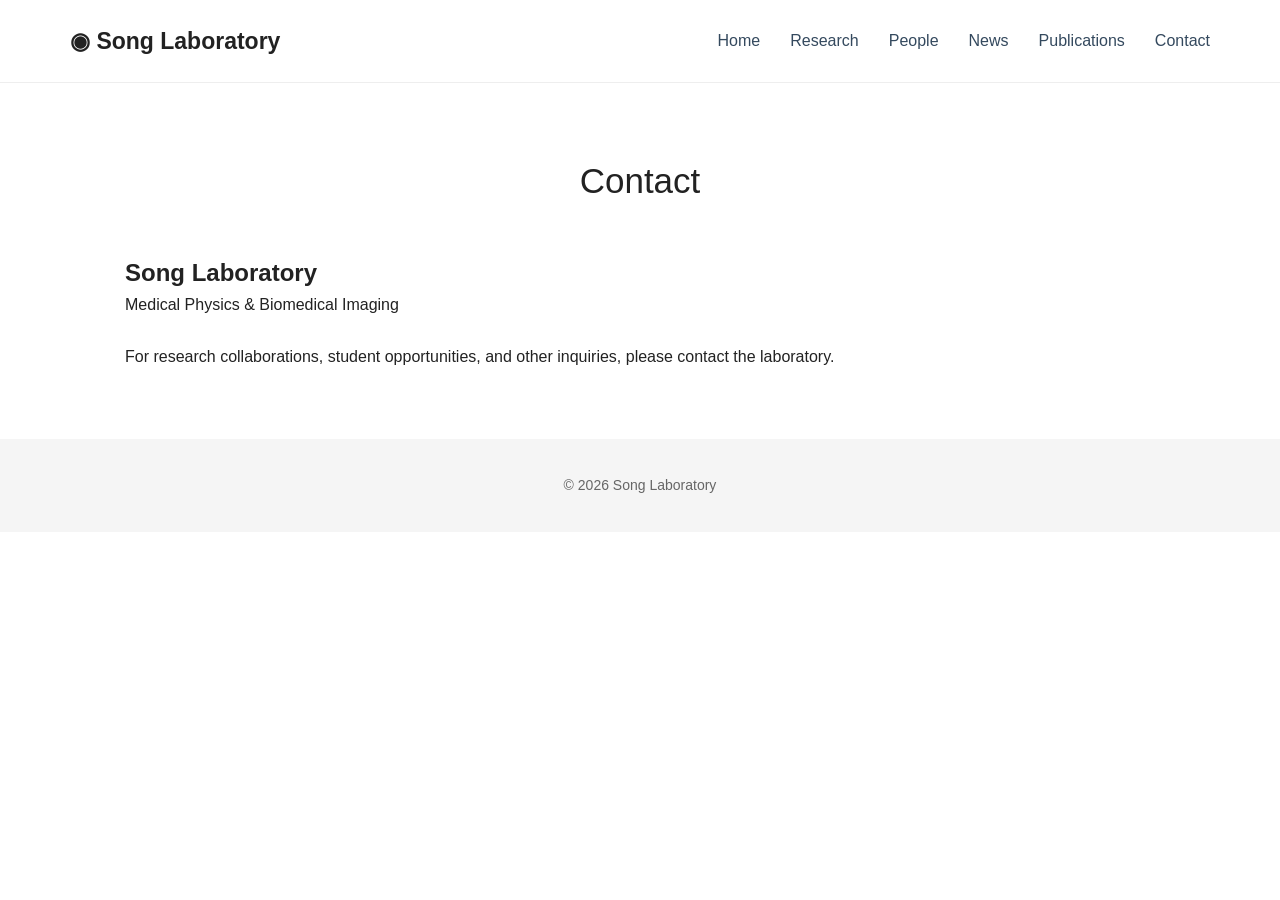
==== contact.html @ 52bf5450 "Create contact.html" ====
<!DOCTYPE html>
<html lang="en">

<head>
  <meta charset="UTF-8">
  <meta name="viewport" content="width=device-width, initial-scale=1.0">
  <title>Contact | Song Laboratory</title>
  <link rel="stylesheet" href="style.css">
</head>

<body>

<header>
  <nav class="navbar">

    <a class="lab-name" href="index.html">
      ◉ Song Laboratory
    </a>

    <ul class="nav-links">
      <li><a href="index.html">Home</a></li>
      <li><a href="research.html">Research</a></li>
      <li><a href="people.html">People</a></li>
      <li><a href="news.html">News</a></li>
      <li><a href="publications.html">Publications</a></li>
      <li><a href="contact.html">Contact</a></li>
    </ul>

  </nav>
</header>


<section class="section">

  <h1 class="section-title">Contact</h1>

  <h2>Song Laboratory</h2>

  <p>
    Medical Physics & Biomedical Imaging
  </p>

  <br>

  <p>
    For research collaborations, student opportunities,
    and other inquiries, please contact the laboratory.
  </p>

</section>


<footer>
  <p>© 2026 Song Laboratory</p>
</footer>

</body>
</html>
---- style.css ----
/* =========================
   Song Laboratory Website
   ========================= */

* {
  margin: 0;
  padding: 0;
  box-sizing: border-box;
}

html {
  scroll-behavior: smooth;
}

body {
  font-family: Arial, Helvetica, sans-serif;
  color: #222;
  background: #ffffff;
  line-height: 1.6;
}

/* Navigation */

header {
  background: #ffffff;
  width: 100%;
  border-bottom: 1px solid #eeeeee;
}

.navbar {
  max-width: 1200px;
  height: 82px;
  margin: auto;
  padding: 0 30px;

  display: flex;
  align-items: center;
  justify-content: space-between;
}

.lab-name {
  font-size: 23px;
  font-weight: 700;
  color: #222;
  text-decoration: none;
}

.nav-links {
  display: flex;
  list-style: none;
  gap: 30px;
}

.nav-links a {
  color: #34495e;
  text-decoration: none;
  font-size: 16px;
}

.nav-links a:hover {
  color: #000;
}

/* Hero */

.hero {
  position: relative;
  min-height: 520px;

  display: flex;
  align-items: center;

  background:
    linear-gradient(
      90deg,
      rgba(0,0,0,0.88) 0%,
      rgba(0,0,0,0.62) 40%,
      rgba(0,0,0,0.20) 100%
    ),
    url("hero.jpg");

  background-size: cover;
  background-position: center;
}

.hero-content {
  width: 1200px;
  max-width: 100%;
  margin: auto;
  padding: 80px 40px;
  color: white;
}

.hero-content h1 {
  font-size: 48px;
  font-weight: 500;
  margin-bottom: 15px;
}

.hero-content p {
  max-width: 680px;
  font-size: 21px;
  line-height: 1.7;
}

/* General Sections */

.section {
  max-width: 1100px;
  margin: auto;
  padding: 70px 35px;
}

.section-title {
  text-align: center;
  font-size: 35px;
  font-weight: 400;
  margin-bottom: 45px;
}

/* Publications */

.publication {
  margin-bottom: 28px;
}

.publication-title {
  font-weight: 600;
}

.publication a {
  color: #2869b1;
  text-decoration: none;
}

.publication a:hover {
  text-decoration: underline;
}

/* Research */

.research-grid {
  display: grid;
  grid-template-columns: repeat(3, 1fr);
  gap: 30px;
}

.research-card {
  border: 1px solid #e6e6e6;
  padding: 30px;
  border-radius: 5px;
}

.research-card h3 {
  margin-bottom: 12px;
}

/* Footer */

footer {
  background: #f5f5f5;
  text-align: center;
  padding: 35px;
  color: #666;
  font-size: 14px;
}

/* Mobile */

@media (max-width: 800px) {

  .navbar {
    height: auto;
    padding: 20px;
    flex-direction: column;
    gap: 15px;
  }

  .nav-links {
    flex-wrap: wrap;
    justify-content: center;
    gap: 15px;
  }

  .hero {
    min-height: 430px;
  }

  .hero-content h1 {
    font-size: 38px;
  }

  .hero-content p {
    font-size: 18px;
  }

  .research-grid {
    grid-template-columns: 1fr;
  }
}
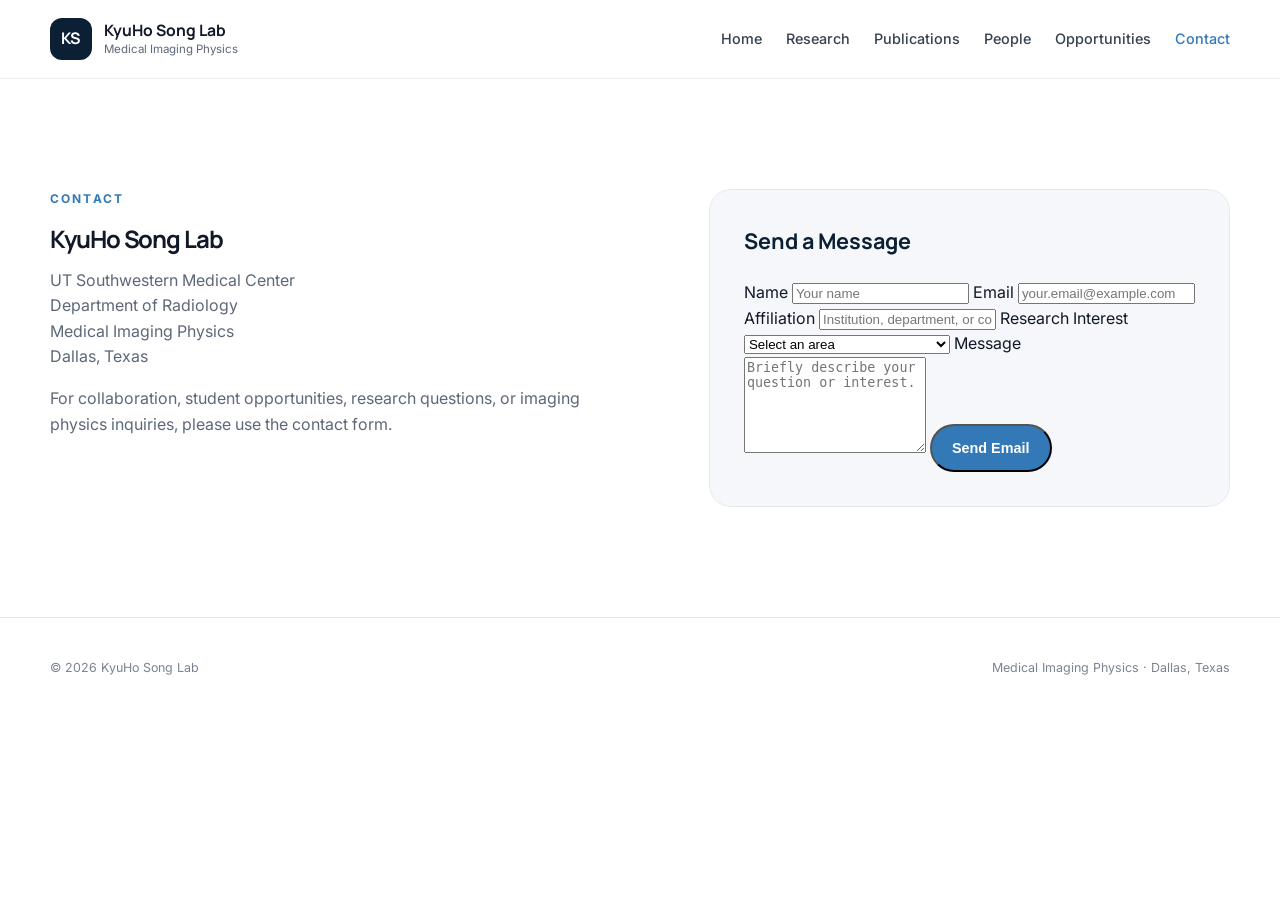
==== commit 8b53f30e: "Update contact.html" ====
--- a/contact.html
+++ b/contact.html
@@ -1,58 +1,106 @@
 <!DOCTYPE html>
 <html lang="en">
+<head>
+  <meta charset="UTF-8" />
+  <meta name="viewport" content="width=device-width, initial-scale=1.0" />
+  <meta name="description" content="Contact KyuHo Song Lab." />
+  <title>Contact | KyuHo Song Lab</title>
 
-<head>
-  <meta charset="UTF-8">
-  <meta name="viewport" content="width=device-width, initial-scale=1.0">
-  <title>Contact | Song Laboratory</title>
-  <link rel="stylesheet" href="style.css">
+  <link rel="preconnect" href="https://fonts.googleapis.com">
+  <link rel="preconnect" href="https://fonts.gstatic.com" crossorigin>
+  <link href="https://fonts.googleapis.com/css2?family=Inter:wght@400;500;600;700&family=Manrope:wght@500;600;700&display=swap" rel="stylesheet">
+  <link rel="stylesheet" href="styles.css" />
 </head>
 
 <body>
+  <header class="site-header">
+    <div class="container nav-wrap">
+      <a class="brand" href="index.html" aria-label="KyuHo Song Lab home">
+        <span class="brand-mark">KS</span>
+        <span class="brand-text">
+          <strong>KyuHo Song Lab</strong>
+          <span>Medical Imaging Physics</span>
+        </span>
+      </a>
 
-<header>
-  <nav class="navbar">
+      <button class="menu-toggle" aria-label="Open navigation" aria-expanded="false">
+        <span></span><span></span><span></span>
+      </button>
 
-    <a class="lab-name" href="index.html">
-      ◉ Song Laboratory
-    </a>
+      <nav class="site-nav" aria-label="Main navigation">
+        <a href="index.html">Home</a>
+        <a href="research.html">Research</a>
+        <a href="publications.html">Publications</a>
+        <a href="people.html">People</a>
+        <a href="index.html#opportunities">Opportunities</a>
+        <a href="contact.html" class="active">Contact</a>
+      </nav>
+    </div>
+  </header>
 
-    <ul class="nav-links">
-      <li><a href="index.html">Home</a></li>
-      <li><a href="research.html">Research</a></li>
-      <li><a href="people.html">People</a></li>
-      <li><a href="news.html">News</a></li>
-      <li><a href="publications.html">Publications</a></li>
-      <li><a href="contact.html">Contact</a></li>
-    </ul>
+  <main>
+    <section class="section" id="contact">
+      <div class="container contact-grid">
+        <div>
+          <p class="eyebrow dark">Contact</p>
+          <h2>KyuHo Song Lab</h2>
+          <p class="contact-copy">
+            UT Southwestern Medical Center<br />
+            Department of Radiology<br />
+            Medical Imaging Physics<br />
+            Dallas, Texas
+          </p>
 
-  </nav>
-</header>
+          <p class="contact-copy">
+            For collaboration, student opportunities, research questions, or imaging physics inquiries,
+            please use the contact form.
+          </p>
+        </div>
 
+        <div class="contact-card">
+          <h3>Send a Message</h3>
 
-<section class="section">
+          <form class="contact-form" action="mailto:kyuho.song@utsouthwestern.edu" method="post" enctype="text/plain">
+            <label for="name">Name</label>
+            <input id="name" name="Name" type="text" placeholder="Your name" required>
 
-  <h1 class="section-title">Contact</h1>
+            <label for="email">Email</label>
+            <input id="email" name="Email" type="email" placeholder="your.email@example.com" required>
 
-  <h2>Song Laboratory</h2>
+            <label for="affiliation">Affiliation</label>
+            <input id="affiliation" name="Affiliation" type="text" placeholder="Institution, department, or company">
 
-  <p>
-    Medical Physics & Biomedical Imaging
-  </p>
+            <label for="interest">Research Interest</label>
+            <select id="interest" name="Research Interest" required>
+              <option value="">Select an area</option>
+              <option value="Quantitative MRI">Quantitative MRI</option>
+              <option value="Multinuclear or metabolic MRI">Multinuclear or metabolic MRI</option>
+              <option value="RF coil design or MR hardware">RF coil design or MR hardware</option>
+              <option value="Computational imaging or AI">Computational imaging or AI</option>
+              <option value="Photon-counting CT">Photon-counting CT</option>
+              <option value="Ultrasound imaging">Ultrasound imaging</option>
+              <option value="Collaboration">Collaboration</option>
+              <option value="Student or trainee opportunity">Student or trainee opportunity</option>
+              <option value="Other">Other</option>
+            </select>
 
-  <br>
+            <label for="message">Message</label>
+            <textarea id="message" name="Message" rows="6" placeholder="Briefly describe your question or interest." required></textarea>
 
-  <p>
-    For research collaborations, student opportunities,
-    and other inquiries, please contact the laboratory.
-  </p>
+            <button class="btn btn-primary" type="submit">Send Email</button>
+          </form>
+        </div>
+      </div>
+    </section>
+  </main>
 
-</section>
+  <footer class="site-footer">
+    <div class="container footer-wrap">
+      <p>© <span id="year"></span> KyuHo Song Lab</p>
+      <p>Medical Imaging Physics · Dallas, Texas</p>
+    </div>
+  </footer>
 
-
-<footer>
-  <p>© 2026 Song Laboratory</p>
-</footer>
-
+  <script src="script.js"></script>
 </body>
 </html>
--- a/styles.css
+++ b/styles.css
@@ -0,0 +1,828 @@
+:root {
+  --bg: #ffffff;
+  --ink: #111827;
+  --muted: #5d6878;
+  --line: #e5e9ef;
+  --soft: #f5f7fa;
+  --navy: #0b1f35;
+  --navy-2: #123352;
+  --blue: #3379b7;
+  --hero-gray: #c9ced4;
+  --radius: 22px;
+  --shadow: 0 18px 50px rgba(10, 30, 50, 0.10);
+  --max: 1180px;
+}
+
+* {
+  box-sizing: border-box;
+}
+
+html {
+  scroll-behavior: smooth;
+}
+
+body {
+  margin: 0;
+  background: var(--bg);
+  color: var(--ink);
+  font-family: "Inter", Arial, sans-serif;
+  line-height: 1.6;
+  -webkit-font-smoothing: antialiased;
+}
+
+a {
+  color: inherit;
+  text-decoration: none;
+}
+
+img,
+svg {
+  display: block;
+  max-width: 100%;
+}
+
+.container {
+  width: min(calc(100% - 40px), var(--max));
+  margin: 0 auto;
+}
+
+/* Header */
+.site-header {
+  position: sticky;
+  top: 0;
+  z-index: 100;
+  background: rgba(255, 255, 255, 0.92);
+  backdrop-filter: blur(16px);
+  border-bottom: 1px solid rgba(229, 233, 239, 0.86);
+}
+
+.nav-wrap {
+  min-height: 78px;
+  display: flex;
+  align-items: center;
+  justify-content: space-between;
+  gap: 32px;
+}
+
+.brand {
+  display: flex;
+  align-items: center;
+  gap: 12px;
+}
+
+.brand-mark {
+  width: 42px;
+  height: 42px;
+  display: grid;
+  place-items: center;
+  border-radius: 12px;
+  color: white;
+  background: var(--navy);
+  font-family: "Manrope", sans-serif;
+  font-weight: 700;
+  letter-spacing: -0.04em;
+}
+
+.brand-text {
+  display: grid;
+  line-height: 1.15;
+}
+
+.brand-text strong {
+  font-family: "Manrope", sans-serif;
+  font-size: 0.98rem;
+}
+
+.brand-text span {
+  margin-top: 4px;
+  color: var(--muted);
+  font-size: 0.72rem;
+}
+
+.site-nav {
+  display: flex;
+  align-items: center;
+  gap: 24px;
+  font-size: 0.9rem;
+  font-weight: 500;
+}
+
+.site-nav a {
+  position: relative;
+  color: #364152;
+  transition: color 0.2s ease;
+}
+
+.site-nav a:hover,
+.site-nav a.active {
+  color: var(--blue);
+}
+
+
+.menu-toggle {
+  display: none;
+  padding: 6px;
+  background: transparent;
+  border: 0;
+  cursor: pointer;
+}
+
+.menu-toggle span {
+  display: block;
+  width: 24px;
+  height: 2px;
+  margin: 5px 0;
+  background: var(--ink);
+}
+
+/* Hero */
+.hero {
+  overflow: hidden;
+  color: white;
+  background:
+    radial-gradient(circle at 70% 20%, rgba(255, 255, 255, .08), transparent 30%),
+    linear-gradient(105deg, #0a0d10 0%, #272c31 40%, #7b8289 74%, #c9ced4 100%);
+}
+
+.hero-grid {
+  min-height: 650px;
+  display: grid;
+  grid-template-columns: 1.06fr 0.94fr;
+  align-items: center;
+  gap: 52px;
+  padding-top: 64px;
+  padding-bottom: 64px;
+}
+
+.hero-copy {
+  position: relative;
+  z-index: 2;
+  max-width: 720px;
+}
+
+.eyebrow {
+  margin: 0 0 18px;
+  color: rgba(255, 255, 255, .70);
+  font-size: 0.75rem;
+  font-weight: 700;
+  letter-spacing: .18em;
+  text-transform: uppercase;
+}
+
+.eyebrow.dark {
+  color: var(--blue);
+}
+
+.hero h1,
+.section h2,
+.feature-section h2,
+.opportunities h2 {
+  margin: 0;
+  font-family: "Manrope", sans-serif;
+  letter-spacing: -0.045em;
+  line-height: 1.06;
+}
+
+.hero h1 {
+  max-width: 720px;
+  font-size: clamp(3.15rem, 6vw, 5.4rem);
+  font-weight: 600;
+}
+
+.hero-lead {
+  max-width: 720px;
+  margin: 28px 0 0;
+  color: rgba(255, 255, 255, .93);
+  font-size: clamp(1.05rem, 1.8vw, 1.35rem);
+  line-height: 1.75;
+}
+
+.hero-lead strong {
+  color: white;
+  font-weight: 600;
+}
+
+.hero-sub {
+  max-width: 660px;
+  margin: 18px 0 0;
+  color: rgba(255, 255, 255, .70);
+  font-size: 1rem;
+}
+
+.hero-actions {
+  display: flex;
+  flex-wrap: wrap;
+  gap: 12px;
+  margin-top: 34px;
+}
+
+.btn {
+  min-height: 48px;
+  display: inline-flex;
+  align-items: center;
+  justify-content: center;
+  padding: 0 20px;
+  border-radius: 999px;
+  font-size: 0.9rem;
+  font-weight: 600;
+  transition: transform .2s ease, background .2s ease, border-color .2s ease;
+}
+
+.btn:hover {
+  transform: translateY(-2px);
+}
+
+.btn-primary {
+  color: white;
+  background: var(--blue);
+}
+
+.btn-primary:hover {
+  background: #286aa6;
+}
+
+.btn-secondary {
+  color: white;
+  border: 1px solid rgba(255, 255, 255, .38);
+  background: rgba(255, 255, 255, .07);
+}
+
+.btn-secondary:hover {
+  background: rgba(255, 255, 255, .13);
+}
+
+.btn-light {
+  color: var(--navy);
+  background: white;
+}
+
+.hero-art {
+  position: relative;
+  min-height: 520px;
+}
+
+.coil-svg {
+  position: absolute;
+  inset: 50% auto auto 50%;
+  width: min(540px, 105%);
+  transform: translate(-50%, -50%);
+  filter: drop-shadow(0 26px 45px rgba(0, 0, 0, .25));
+}
+
+.field {
+  position: absolute;
+  border-radius: 50%;
+  filter: blur(2px);
+  border: 1px solid rgba(255, 255, 255, .18);
+}
+
+.field-a {
+  width: 440px;
+  height: 440px;
+  top: 40px;
+  right: -40px;
+}
+
+.field-b {
+  width: 300px;
+  height: 300px;
+  top: 110px;
+  left: 70px;
+}
+
+.field-c {
+  width: 190px;
+  height: 190px;
+  bottom: 42px;
+  right: 20px;
+}
+
+.hero-card {
+  position: absolute;
+  right: 10px;
+  bottom: 28px;
+  width: min(320px, 86%);
+  padding: 18px 20px;
+  border: 1px solid rgba(255, 255, 255, .18);
+  border-radius: 18px;
+  background: rgba(12, 27, 42, .52);
+  backdrop-filter: blur(14px);
+  box-shadow: var(--shadow);
+}
+
+.hero-card span,
+.hero-card strong {
+  display: block;
+}
+
+.hero-card-label {
+  margin-bottom: 4px;
+  color: rgba(255, 255, 255, .56);
+  font-size: .72rem;
+  text-transform: uppercase;
+  letter-spacing: .12em;
+}
+
+.hero-card strong {
+  font-family: "Manrope", sans-serif;
+  font-size: 1rem;
+}
+
+.hero-card span:last-child {
+  margin-top: 5px;
+  color: rgba(255, 255, 255, .72);
+  font-size: .8rem;
+}
+
+/* Intro */
+.intro-strip {
+  border-bottom: 1px solid var(--line);
+  background: white;
+}
+
+.intro-grid {
+  display: grid;
+  grid-template-columns: repeat(4, 1fr);
+}
+
+.intro-grid > div {
+  padding: 25px 24px;
+  border-right: 1px solid var(--line);
+}
+
+.intro-grid > div:first-child {
+  padding-left: 0;
+}
+
+.intro-grid > div:last-child {
+  border-right: 0;
+}
+
+.stat {
+  font-family: "Manrope", sans-serif;
+  font-size: 1.15rem;
+  font-weight: 700;
+  color: var(--navy);
+}
+
+.intro-grid p {
+  margin: 4px 0 0;
+  color: var(--muted);
+  font-size: .82rem;
+}
+
+/* Generic sections */
+.section {
+  padding: 110px 0;
+}
+
+.section-muted {
+  background: var(--soft);
+}
+
+.section-heading {
+  max-width: 760px;
+  margin-bottom: 50px;
+}
+
+.section-heading h2,
+.feature-section h2,
+.opportunities h2 {
+  font-size: clamp(2.2rem, 4vw, 3.4rem);
+  color: var(--navy);
+}
+
+.section-heading > p:last-child {
+  margin: 18px 0 0;
+  color: var(--muted);
+  font-size: 1.03rem;
+}
+
+.row-heading {
+  max-width: none;
+  display: flex;
+  align-items: end;
+  justify-content: space-between;
+  gap: 30px;
+}
+
+.text-link {
+  color: var(--blue);
+  font-size: .9rem;
+  font-weight: 600;
+}
+
+/* Research */
+.research-grid {
+  display: grid;
+  grid-template-columns: repeat(2, 1fr);
+  gap: 18px;
+}
+
+.research-card {
+  min-height: 270px;
+  padding: 32px;
+  border: 1px solid var(--line);
+  border-radius: var(--radius);
+  background: white;
+  transition: transform .2s ease, box-shadow .2s ease, border-color .2s ease;
+}
+
+.research-card:hover {
+  transform: translateY(-4px);
+  border-color: #cbd5df;
+  box-shadow: var(--shadow);
+}
+
+.card-number {
+  display: inline-block;
+  margin-bottom: 55px;
+  color: var(--blue);
+  font-size: .76rem;
+  font-weight: 700;
+}
+
+.research-card h3 {
+  margin: 0;
+  font-family: "Manrope", sans-serif;
+  color: var(--navy);
+  font-size: 1.35rem;
+  letter-spacing: -.025em;
+}
+
+.research-card p {
+  margin: 12px 0 0;
+  color: var(--muted);
+  font-size: .93rem;
+}
+
+/* Feature */
+.feature-section {
+  padding: 115px 0;
+  color: white;
+  background: var(--navy);
+}
+
+.feature-grid {
+  display: grid;
+  grid-template-columns: .9fr 1.1fr;
+  align-items: center;
+  gap: 80px;
+}
+
+.feature-copy h2 {
+  color: white;
+}
+
+.feature-copy > p:not(.eyebrow) {
+  color: rgba(255, 255, 255, .72);
+  font-size: 1rem;
+}
+
+.feature-visual {
+  position: relative;
+  min-height: 430px;
+  border-radius: 30px;
+  background:
+    radial-gradient(circle at center, rgba(255, 255, 255, .12), transparent 24%),
+    linear-gradient(135deg, rgba(255, 255, 255, .08), rgba(255, 255, 255, .02));
+  overflow: hidden;
+  border: 1px solid rgba(255, 255, 255, .10);
+}
+
+.scan,
+.scan-center {
+  position: absolute;
+  left: 50%;
+  top: 50%;
+  border-radius: 50%;
+  transform: translate(-50%, -50%);
+  border: 1px solid rgba(255, 255, 255, .22);
+}
+
+.scan-1 { width: 340px; height: 340px; }
+.scan-2 { width: 245px; height: 245px; }
+.scan-3 { width: 150px; height: 150px; }
+
+.scan-center {
+  width: 62px;
+  height: 62px;
+  border: 0;
+  background: rgba(255, 255, 255, .88);
+  box-shadow: 0 0 90px rgba(255, 255, 255, .42);
+}
+
+/* Publications */
+.publication-list {
+  border-top: 1px solid #d8dee6;
+}
+
+.publication-item {
+  display: grid;
+  grid-template-columns: 110px 1fr;
+  gap: 28px;
+  padding: 30px 0;
+  border-bottom: 1px solid #d8dee6;
+}
+
+.pub-year {
+  color: var(--blue);
+  font-size: .78rem;
+  font-weight: 700;
+  text-transform: uppercase;
+  letter-spacing: .08em;
+}
+
+.publication-item h3 {
+  margin: 0;
+  font-family: "Manrope", sans-serif;
+  color: var(--navy);
+  font-size: 1.18rem;
+}
+
+.publication-item p {
+  margin: 8px 0 0;
+  color: var(--muted);
+  font-size: .92rem;
+}
+
+.edit-note {
+  margin-top: 22px;
+  color: #8993a0;
+  font-size: .8rem;
+}
+
+/* People */
+.people-grid {
+  display: grid;
+  grid-template-columns: 1.5fr .8fr;
+  gap: 18px;
+}
+
+.person-card {
+  border: 1px solid var(--line);
+  border-radius: var(--radius);
+  background: white;
+}
+
+.person-card-lead {
+  display: grid;
+  grid-template-columns: 140px 1fr;
+  gap: 28px;
+  padding: 32px;
+}
+
+.person-avatar {
+  width: 140px;
+  height: 140px;
+  display: grid;
+  place-items: center;
+  border-radius: 22px;
+  color: white;
+  background: linear-gradient(135deg, var(--navy), #355d7e);
+  font-family: "Manrope", sans-serif;
+  font-size: 2rem;
+  font-weight: 700;
+}
+
+.person-role {
+  color: var(--blue);
+  font-size: .76rem;
+  font-weight: 700;
+  text-transform: uppercase;
+  letter-spacing: .08em;
+}
+
+.person-card h3 {
+  margin: 7px 0 0;
+  font-family: "Manrope", sans-serif;
+  color: var(--navy);
+  font-size: 1.4rem;
+}
+
+.person-card p {
+  color: var(--muted);
+  font-size: .92rem;
+}
+
+.placeholder-card {
+  min-height: 260px;
+  display: flex;
+  flex-direction: column;
+  justify-content: center;
+  padding: 32px;
+  background: var(--soft);
+}
+
+.plus {
+  width: 44px;
+  height: 44px;
+  display: grid;
+  place-items: center;
+  border-radius: 50%;
+  color: white;
+  background: var(--blue);
+  font-size: 1.5rem;
+}
+
+/* Opportunities */
+.opportunities {
+  padding: 85px 0;
+  color: white;
+  background: linear-gradient(120deg, var(--blue), #1d5e98);
+}
+
+.opportunities-inner {
+  display: grid;
+  grid-template-columns: 1.1fr .9fr;
+  align-items: center;
+  gap: 70px;
+}
+
+.opportunities h2 {
+  color: white;
+  font-size: clamp(2.2rem, 4vw, 3.2rem);
+}
+
+.opportunities p {
+  margin-top: 0;
+  color: rgba(255, 255, 255, .82);
+}
+
+.opportunities .btn {
+  margin-top: 10px;
+}
+
+/* Contact */
+.contact-grid {
+  display: grid;
+  grid-template-columns: 1fr .9fr;
+  gap: 80px;
+  align-items: start;
+}
+
+.contact-copy {
+  color: var(--muted);
+}
+
+.contact-card {
+  padding: 34px;
+  border: 1px solid var(--line);
+  border-radius: var(--radius);
+  background: var(--soft);
+}
+
+.contact-card h3 {
+  margin-top: 0;
+  font-family: "Manrope", sans-serif;
+  color: var(--navy);
+  font-size: 1.35rem;
+}
+
+.contact-card p {
+  color: var(--muted);
+  font-size: .92rem;
+}
+
+/* Footer */
+.site-footer {
+  padding: 28px 0;
+  border-top: 1px solid var(--line);
+  background: white;
+}
+
+.footer-wrap {
+  display: flex;
+  justify-content: space-between;
+  gap: 20px;
+  color: #7a8491;
+  font-size: .78rem;
+}
+
+/* Responsive */
+@media (max-width: 940px) {
+  .menu-toggle {
+    display: block;
+  }
+
+  .site-nav {
+    position: absolute;
+    top: 78px;
+    left: 0;
+    right: 0;
+    display: none;
+    flex-direction: column;
+    align-items: stretch;
+    gap: 0;
+    padding: 14px 20px 20px;
+    background: white;
+    border-bottom: 1px solid var(--line);
+  }
+
+  .site-nav.open {
+    display: flex;
+  }
+
+  .site-nav a {
+    padding: 12px 0;
+  }
+
+  .hero-grid,
+  .feature-grid,
+  .opportunities-inner,
+  .contact-grid {
+    grid-template-columns: 1fr;
+  }
+
+  .hero-grid {
+    min-height: auto;
+    gap: 10px;
+    padding-top: 85px;
+  }
+
+  .hero-art {
+    min-height: 430px;
+  }
+
+  .feature-grid {
+    gap: 44px;
+  }
+
+  .people-grid {
+    grid-template-columns: 1fr;
+  }
+}
+
+@media (max-width: 720px) {
+  .container {
+    width: min(calc(100% - 28px), var(--max));
+  }
+
+  .brand-text span {
+    display: none;
+  }
+
+  .hero h1 {
+    font-size: clamp(2.7rem, 13vw, 4.1rem);
+  }
+
+  .hero-lead {
+    font-size: 1rem;
+  }
+
+  .hero-art {
+    min-height: 360px;
+  }
+
+  .hero-card {
+    right: 0;
+  }
+
+  .intro-grid {
+    grid-template-columns: repeat(2, 1fr);
+  }
+
+  .intro-grid > div {
+    border-bottom: 1px solid var(--line);
+  }
+
+  .intro-grid > div:nth-child(2) {
+    border-right: 0;
+  }
+
+  .intro-grid > div:first-child {
+    padding-left: 24px;
+  }
+
+  .research-grid {
+    grid-template-columns: 1fr;
+  }
+
+  .section {
+    padding: 82px 0;
+  }
+
+  .row-heading {
+    align-items: start;
+    flex-direction: column;
+  }
+
+  .publication-item {
+    grid-template-columns: 1fr;
+    gap: 8px;
+  }
+
+  .person-card-lead {
+    grid-template-columns: 1fr;
+  }
+
+  .person-avatar {
+    width: 110px;
+    height: 110px;
+  }
+
+  .footer-wrap {
+    flex-direction: column;
+    gap: 5px;
+  }
+}
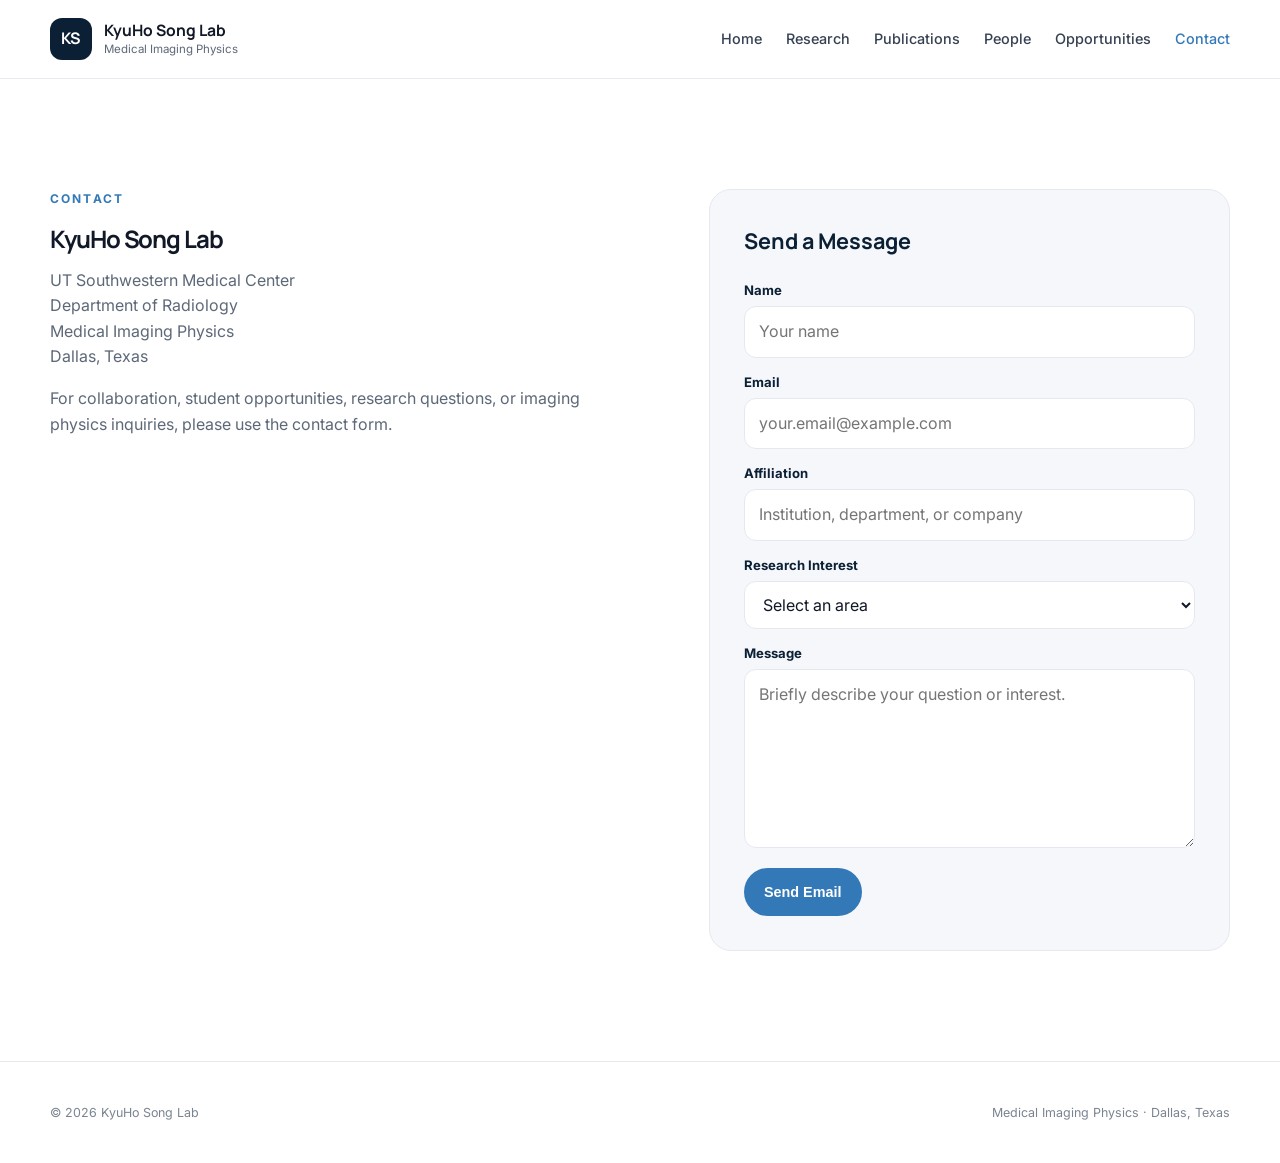
==== commit 7b660cfc: "Update contact.html" ====
--- a/contact.html
+++ b/contact.html
@@ -60,34 +60,44 @@
         <div class="contact-card">
           <h3>Send a Message</h3>
 
-          <form class="contact-form" action="mailto:kyuho.song@utsouthwestern.edu" method="post" enctype="text/plain">
-            <label for="name">Name</label>
-            <input id="name" name="Name" type="text" placeholder="Your name" required>
+<form class="contact-form" action="mailto:kyuho.song@utsouthwestern.edu" method="post" enctype="text/plain">
+  <div>
+    <label for="name">Name</label>
+    <input id="name" name="Name" type="text" placeholder="Your name" required>
+  </div>
 
-            <label for="email">Email</label>
-            <input id="email" name="Email" type="email" placeholder="your.email@example.com" required>
+  <div>
+    <label for="email">Email</label>
+    <input id="email" name="Email" type="email" placeholder="your.email@example.com" required>
+  </div>
 
-            <label for="affiliation">Affiliation</label>
-            <input id="affiliation" name="Affiliation" type="text" placeholder="Institution, department, or company">
+  <div>
+    <label for="affiliation">Affiliation</label>
+    <input id="affiliation" name="Affiliation" type="text" placeholder="Institution, department, or company">
+  </div>
 
-            <label for="interest">Research Interest</label>
-            <select id="interest" name="Research Interest" required>
-              <option value="">Select an area</option>
-              <option value="Quantitative MRI">Quantitative MRI</option>
-              <option value="Multinuclear or metabolic MRI">Multinuclear or metabolic MRI</option>
-              <option value="RF coil design or MR hardware">RF coil design or MR hardware</option>
-              <option value="Computational imaging or AI">Computational imaging or AI</option>
-              <option value="Photon-counting CT">Photon-counting CT</option>
-              <option value="Ultrasound imaging">Ultrasound imaging</option>
-              <option value="Collaboration">Collaboration</option>
-              <option value="Student or trainee opportunity">Student or trainee opportunity</option>
-              <option value="Other">Other</option>
-            </select>
+  <div>
+    <label for="interest">Research Interest</label>
+    <select id="interest" name="Research Interest" required>
+      <option value="">Select an area</option>
+      <option value="Quantitative MRI">Quantitative MRI</option>
+      <option value="Multinuclear or metabolic MRI">Multinuclear or metabolic MRI</option>
+      <option value="RF coil design or MR hardware">RF coil design or MR hardware</option>
+      <option value="Computational imaging or AI">Computational imaging or AI</option>
+      <option value="Photon-counting CT">Photon-counting CT</option>
+      <option value="Ultrasound imaging">Ultrasound imaging</option>
+      <option value="Collaboration">Collaboration</option>
+      <option value="Student or trainee opportunity">Student or trainee opportunity</option>
+      <option value="Other">Other</option>
+    </select>
+  </div>
 
-            <label for="message">Message</label>
-            <textarea id="message" name="Message" rows="6" placeholder="Briefly describe your question or interest." required></textarea>
+  <div>
+    <label for="message">Message</label>
+    <textarea id="message" name="Message" rows="6" placeholder="Briefly describe your question or interest." required></textarea>
+  </div>
 
-            <button class="btn btn-primary" type="submit">Send Email</button>
+  <button class="btn btn-primary" type="submit">Send Email</button>
           </form>
         </div>
       </div>
--- a/styles.css
+++ b/styles.css
@@ -826,3 +826,91 @@
     gap: 5px;
   }
 }
+
+.contact-form {
+  display: grid;
+  gap: 12px;
+}
+
+.contact-form label {
+  color: var(--navy);
+  font-size: 0.82rem;
+  font-weight: 700;
+}
+
+.contact-form input,
+.contact-form select,
+.contact-form textarea {
+  width: 100%;
+  padding: 12px 14px;
+  border: 1px solid var(--line);
+  border-radius: 12px;
+  color: var(--ink);
+  background: white;
+  font: inherit;
+}
+
+.contact-form input:focus,
+.contact-form select:focus,
+.contact-form textarea:focus {
+  outline: none;
+  border-color: var(--blue);
+  box-shadow: 0 0 0 3px rgba(51, 121, 183, 0.14);
+}
+
+.contact-form textarea {
+  resize: vertical;
+}
+
+.contact-form .btn {
+  margin-top: 8px;
+  border: 0;
+  cursor: pointer;
+}
+
+.contact-form {
+  display: grid;
+  gap: 14px;
+}
+
+.contact-form label {
+  display: block;
+  margin-bottom: 5px;
+  color: var(--navy);
+  font-size: 0.82rem;
+  font-weight: 700;
+}
+
+.contact-form input,
+.contact-form select,
+.contact-form textarea {
+  display: block;
+  width: 100%;
+  min-height: 46px;
+  padding: 12px 14px;
+  border: 1px solid var(--line);
+  border-radius: 12px;
+  color: var(--ink);
+  background: white;
+  font: inherit;
+}
+
+.contact-form textarea {
+  min-height: 130px;
+  resize: vertical;
+}
+
+.contact-form input:focus,
+.contact-form select:focus,
+.contact-form textarea:focus {
+  outline: none;
+  border-color: var(--blue);
+  box-shadow: 0 0 0 3px rgba(51, 121, 183, 0.14);
+}
+
+.contact-form .btn {
+  width: fit-content;
+  margin-top: 6px;
+  border: 0;
+  cursor: pointer;
+}
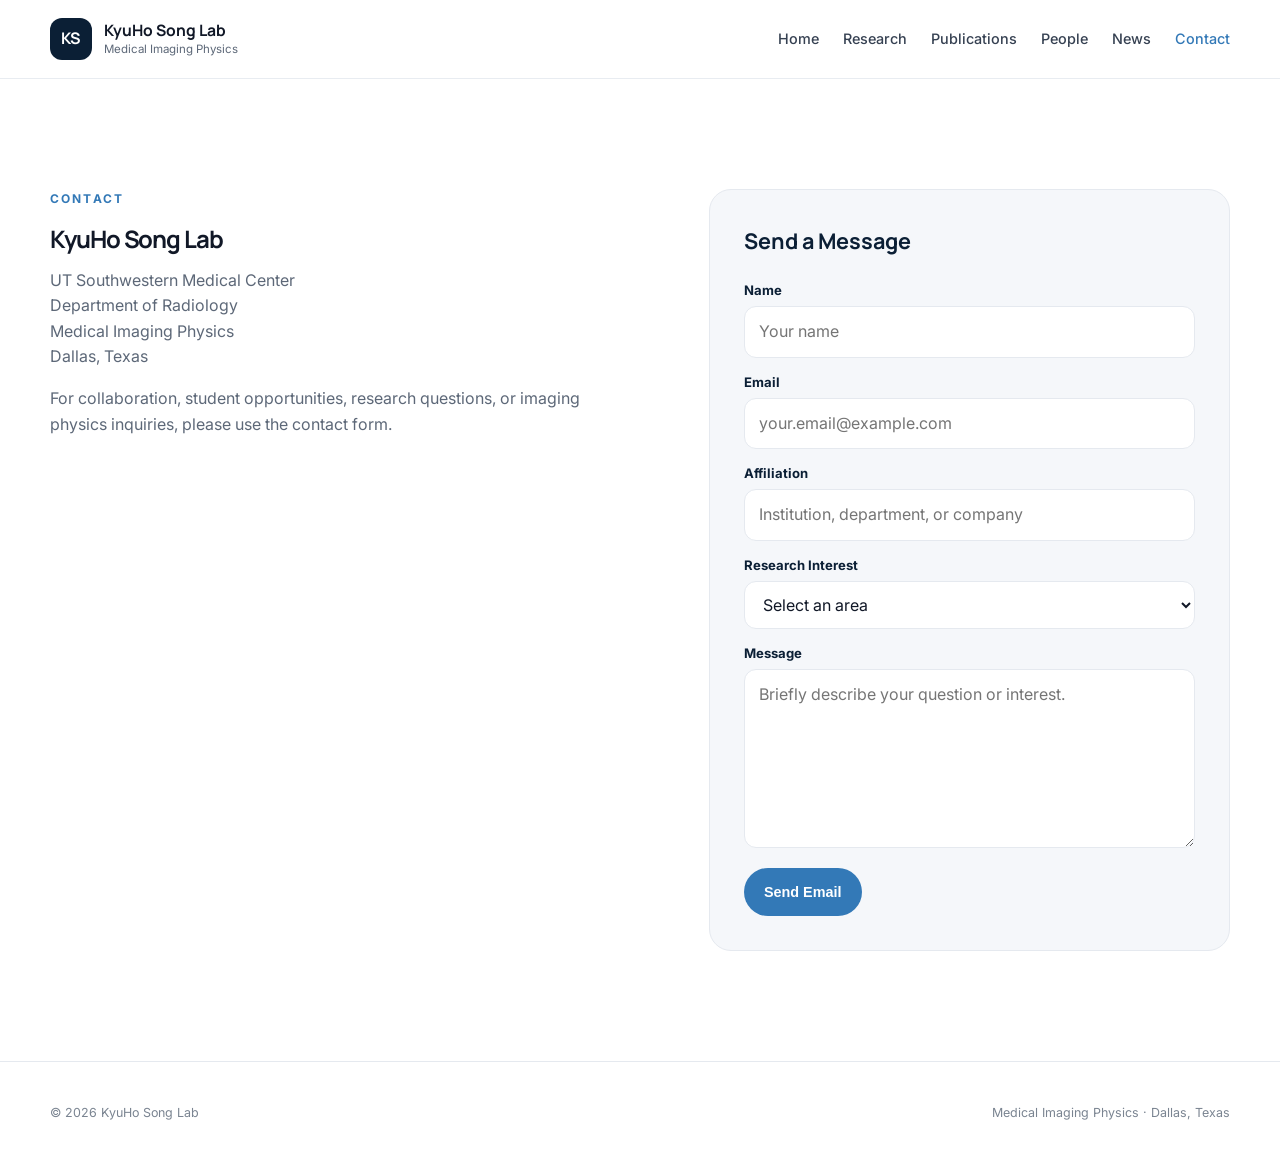
==== commit 8cbfa427: "Update contact.html" ====
--- a/contact.html
+++ b/contact.html
@@ -32,7 +32,7 @@
         <a href="research.html">Research</a>
         <a href="publications.html">Publications</a>
         <a href="people.html">People</a>
-        <a href="index.html#opportunities">Opportunities</a>
+        <a href="news.html">News</a>
         <a href="contact.html" class="active">Contact</a>
       </nav>
     </div>
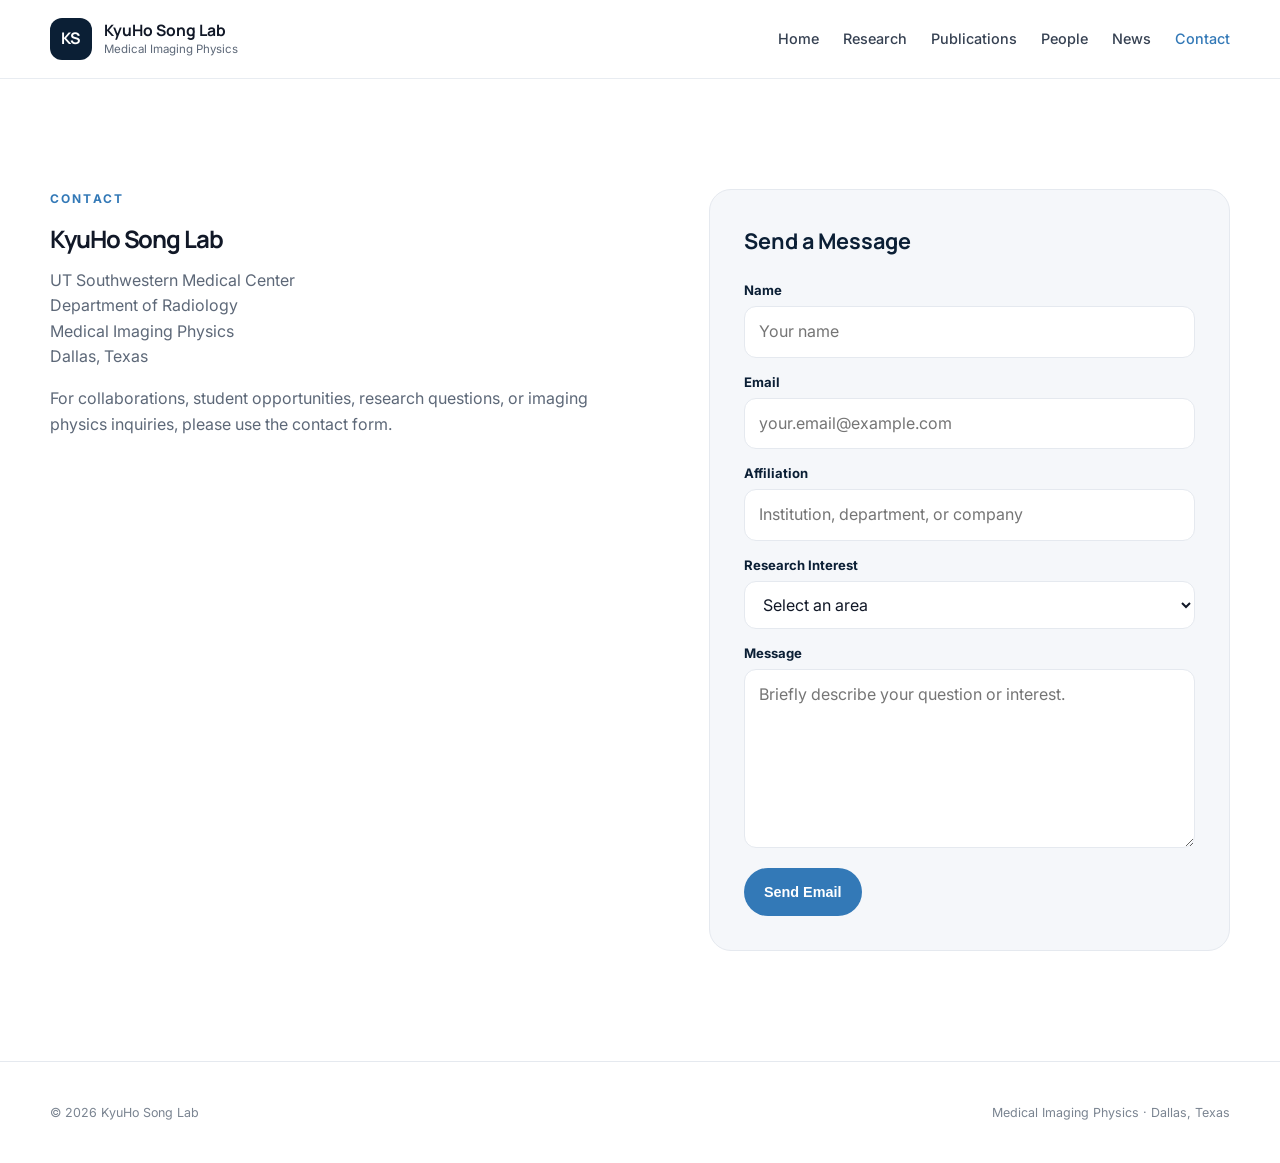
==== commit af5ecabb: "Update contact.html" ====
--- a/contact.html
+++ b/contact.html
@@ -44,6 +44,7 @@
         <div>
           <p class="eyebrow dark">Contact</p>
           <h2>KyuHo Song Lab</h2>
+
           <p class="contact-copy">
             UT Southwestern Medical Center<br />
             Department of Radiology<br />
@@ -52,7 +53,7 @@
           </p>
 
           <p class="contact-copy">
-            For collaboration, student opportunities, research questions, or imaging physics inquiries,
+            For collaborations, student opportunities, research questions, or imaging physics inquiries,
             please use the contact form.
           </p>
         </div>
@@ -60,44 +61,44 @@
         <div class="contact-card">
           <h3>Send a Message</h3>
 
-<form class="contact-form" action="mailto:kyuho.song@utsouthwestern.edu" method="post" enctype="text/plain">
-  <div>
-    <label for="name">Name</label>
-    <input id="name" name="Name" type="text" placeholder="Your name" required>
-  </div>
+          <form class="contact-form" action="mailto:kyuho.song@utsouthwestern.edu" method="post" enctype="text/plain">
+            <div>
+              <label for="name">Name</label>
+              <input id="name" name="Name" type="text" placeholder="Your name" required>
+            </div>
 
-  <div>
-    <label for="email">Email</label>
-    <input id="email" name="Email" type="email" placeholder="your.email@example.com" required>
-  </div>
+            <div>
+              <label for="email">Email</label>
+              <input id="email" name="Email" type="email" placeholder="your.email@example.com" required>
+            </div>
 
-  <div>
-    <label for="affiliation">Affiliation</label>
-    <input id="affiliation" name="Affiliation" type="text" placeholder="Institution, department, or company">
-  </div>
+            <div>
+              <label for="affiliation">Affiliation</label>
+              <input id="affiliation" name="Affiliation" type="text" placeholder="Institution, department, or company">
+            </div>
 
-  <div>
-    <label for="interest">Research Interest</label>
-    <select id="interest" name="Research Interest" required>
-      <option value="">Select an area</option>
-      <option value="Quantitative MRI">Quantitative MRI</option>
-      <option value="Multinuclear or metabolic MRI">Multinuclear or metabolic MRI</option>
-      <option value="RF coil design or MR hardware">RF coil design or MR hardware</option>
-      <option value="Computational imaging or AI">Computational imaging or AI</option>
-      <option value="Photon-counting CT">Photon-counting CT</option>
-      <option value="Ultrasound imaging">Ultrasound imaging</option>
-      <option value="Collaboration">Collaboration</option>
-      <option value="Student or trainee opportunity">Student or trainee opportunity</option>
-      <option value="Other">Other</option>
-    </select>
-  </div>
+            <div>
+              <label for="interest">Research Interest</label>
+              <select id="interest" name="Research Interest" required>
+                <option value="">Select an area</option>
+                <option value="Quantitative MRI">Quantitative MRI</option>
+                <option value="Multinuclear or metabolic MRI">Multinuclear or metabolic MRI</option>
+                <option value="RF coil design or MR hardware">RF coil design or MR hardware</option>
+                <option value="Computational imaging or AI">Computational imaging or AI</option>
+                <option value="Photon-counting CT">Photon-counting CT</option>
+                <option value="Ultrasound imaging">Ultrasound imaging</option>
+                <option value="Collaboration">Collaboration</option>
+                <option value="Student or trainee opportunity">Student or trainee opportunity</option>
+                <option value="Other">Other</option>
+              </select>
+            </div>
 
-  <div>
-    <label for="message">Message</label>
-    <textarea id="message" name="Message" rows="6" placeholder="Briefly describe your question or interest." required></textarea>
-  </div>
+            <div>
+              <label for="message">Message</label>
+              <textarea id="message" name="Message" rows="6" placeholder="Briefly describe your question or interest." required></textarea>
+            </div>
 
-  <button class="btn btn-primary" type="submit">Send Email</button>
+            <button class="btn btn-primary" type="submit">Send Email</button>
           </form>
         </div>
       </div>
@@ -106,7 +107,7 @@
 
   <footer class="site-footer">
     <div class="container footer-wrap">
-      <p>© <span id="year"></span> KyuHo Song Lab</p>
+      <p>© <span id="year">2026</span> KyuHo Song Lab</p>
       <p>Medical Imaging Physics · Dallas, Texas</p>
     </div>
   </footer>
--- a/styles.css
+++ b/styles.css
@@ -914,3 +914,21 @@
   border: 0;
   cursor: pointer;
 }
+
+.person-photo {
+  width: 140px;
+  height: 140px;
+  display: block;
+  object-fit: cover;
+  object-position: center top;
+  border-radius: 22px;
+  border: 1px solid var(--line);
+  background: var(--soft);
+}
+
+@media (max-width: 720px) {
+  .person-photo {
+    width: 110px;
+    height: 110px;
+  }
+}
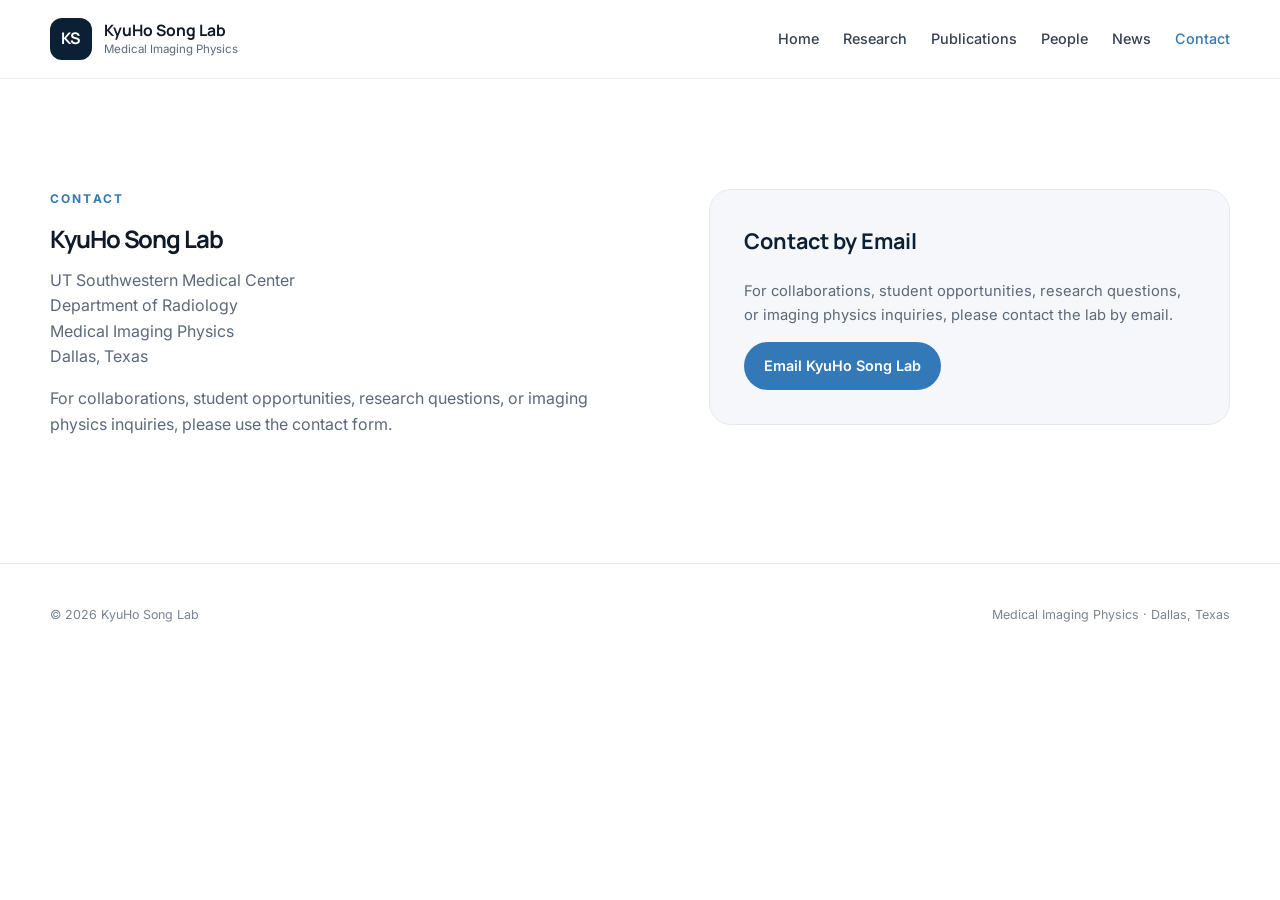
==== commit 9b74ccd5: "Update contact.html" ====
--- a/contact.html
+++ b/contact.html
@@ -59,49 +59,16 @@
         </div>
 
         <div class="contact-card">
-          <h3>Send a Message</h3>
+  <h3>Contact by Email</h3>
+  <p>
+    For collaborations, student opportunities, research questions, or imaging physics inquiries,
+    please contact the lab by email.
+  </p>
 
-          <form class="contact-form" action="mailto:kyuho.song@utsouthwestern.edu" method="post" enctype="text/plain">
-            <div>
-              <label for="name">Name</label>
-              <input id="name" name="Name" type="text" placeholder="Your name" required>
-            </div>
-
-            <div>
-              <label for="email">Email</label>
-              <input id="email" name="Email" type="email" placeholder="your.email@example.com" required>
-            </div>
-
-            <div>
-              <label for="affiliation">Affiliation</label>
-              <input id="affiliation" name="Affiliation" type="text" placeholder="Institution, department, or company">
-            </div>
-
-            <div>
-              <label for="interest">Research Interest</label>
-              <select id="interest" name="Research Interest" required>
-                <option value="">Select an area</option>
-                <option value="Quantitative MRI">Quantitative MRI</option>
-                <option value="Multinuclear or metabolic MRI">Multinuclear or metabolic MRI</option>
-                <option value="RF coil design or MR hardware">RF coil design or MR hardware</option>
-                <option value="Computational imaging or AI">Computational imaging or AI</option>
-                <option value="Photon-counting CT">Photon-counting CT</option>
-                <option value="Ultrasound imaging">Ultrasound imaging</option>
-                <option value="Collaboration">Collaboration</option>
-                <option value="Student or trainee opportunity">Student or trainee opportunity</option>
-                <option value="Other">Other</option>
-              </select>
-            </div>
-
-            <div>
-              <label for="message">Message</label>
-              <textarea id="message" name="Message" rows="6" placeholder="Briefly describe your question or interest." required></textarea>
-            </div>
-
-            <button class="btn btn-primary" type="submit">Send Email</button>
-          </form>
-        </div>
-      </div>
+  <a class="btn btn-primary" href="mailto:kyuho.song@utsouthwestern.edu?subject=KyuHo%20Song%20Lab%20Inquiry">
+    Email KyuHo Song Lab
+  </a>
+</div>
     </section>
   </main>
 
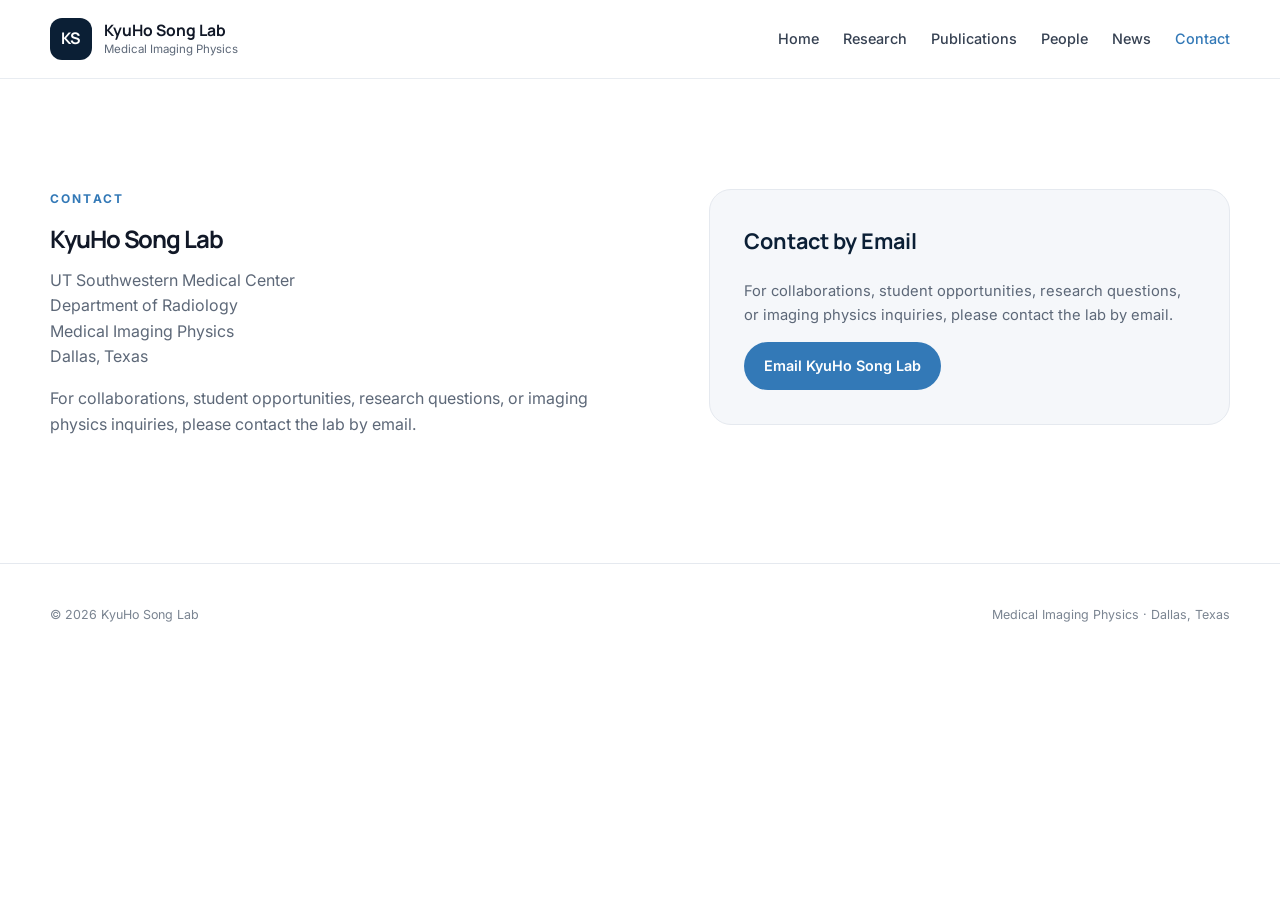
==== commit 2929f6f4: "Update contact.html" ====
--- a/contact.html
+++ b/contact.html
@@ -54,21 +54,22 @@
 
           <p class="contact-copy">
             For collaborations, student opportunities, research questions, or imaging physics inquiries,
-            please use the contact form.
+            please contact the lab by email.
           </p>
         </div>
 
         <div class="contact-card">
-  <h3>Contact by Email</h3>
-  <p>
-    For collaborations, student opportunities, research questions, or imaging physics inquiries,
-    please contact the lab by email.
-  </p>
+          <h3>Contact by Email</h3>
+          <p>
+            For collaborations, student opportunities, research questions, or imaging physics inquiries,
+            please contact the lab by email.
+          </p>
 
-  <a class="btn btn-primary" href="mailto:kyuho.song@utsouthwestern.edu?subject=KyuHo%20Song%20Lab%20Inquiry">
-    Email KyuHo Song Lab
-  </a>
-</div>
+          <a class="btn btn-primary" href="mailto:kyuho.song@utsouthwestern.edu?subject=KyuHo%20Song%20Lab%20Inquiry">
+            Email KyuHo Song Lab
+          </a>
+        </div>
+      </div>
     </section>
   </main>
 
